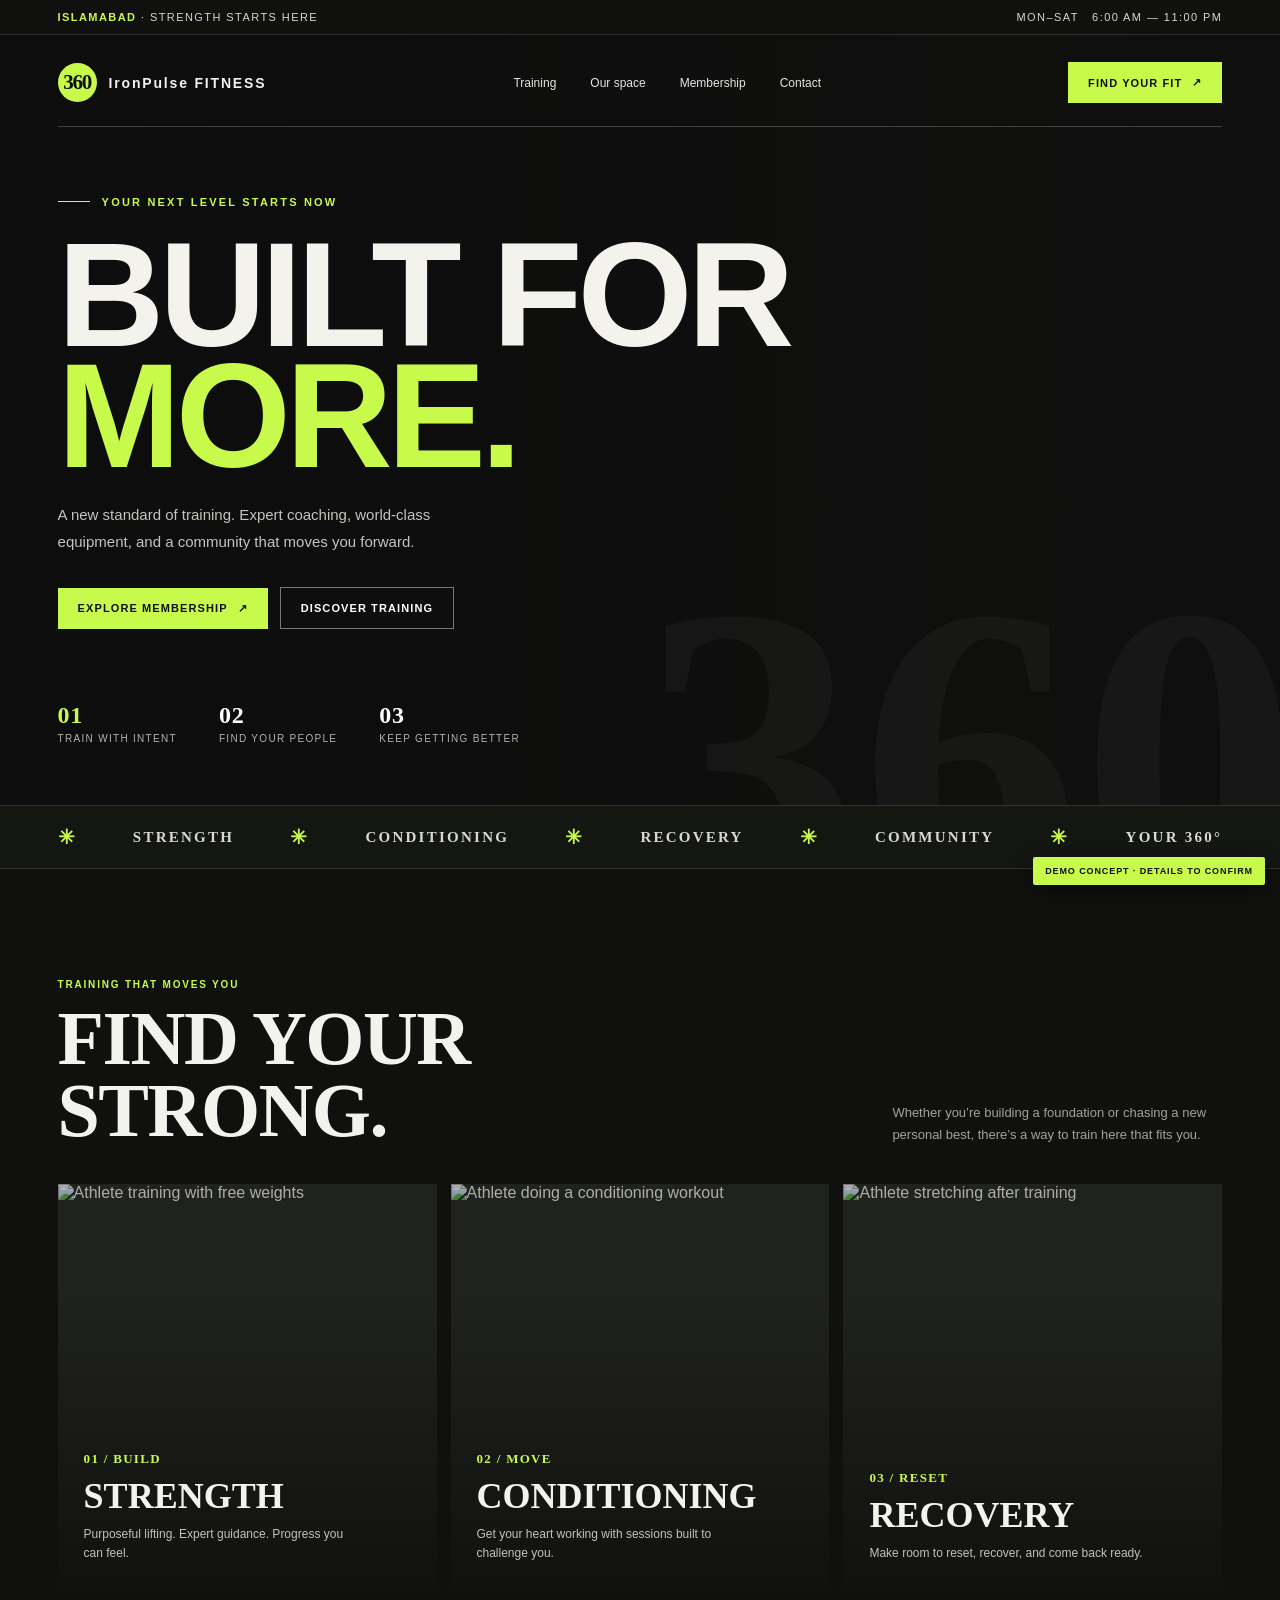
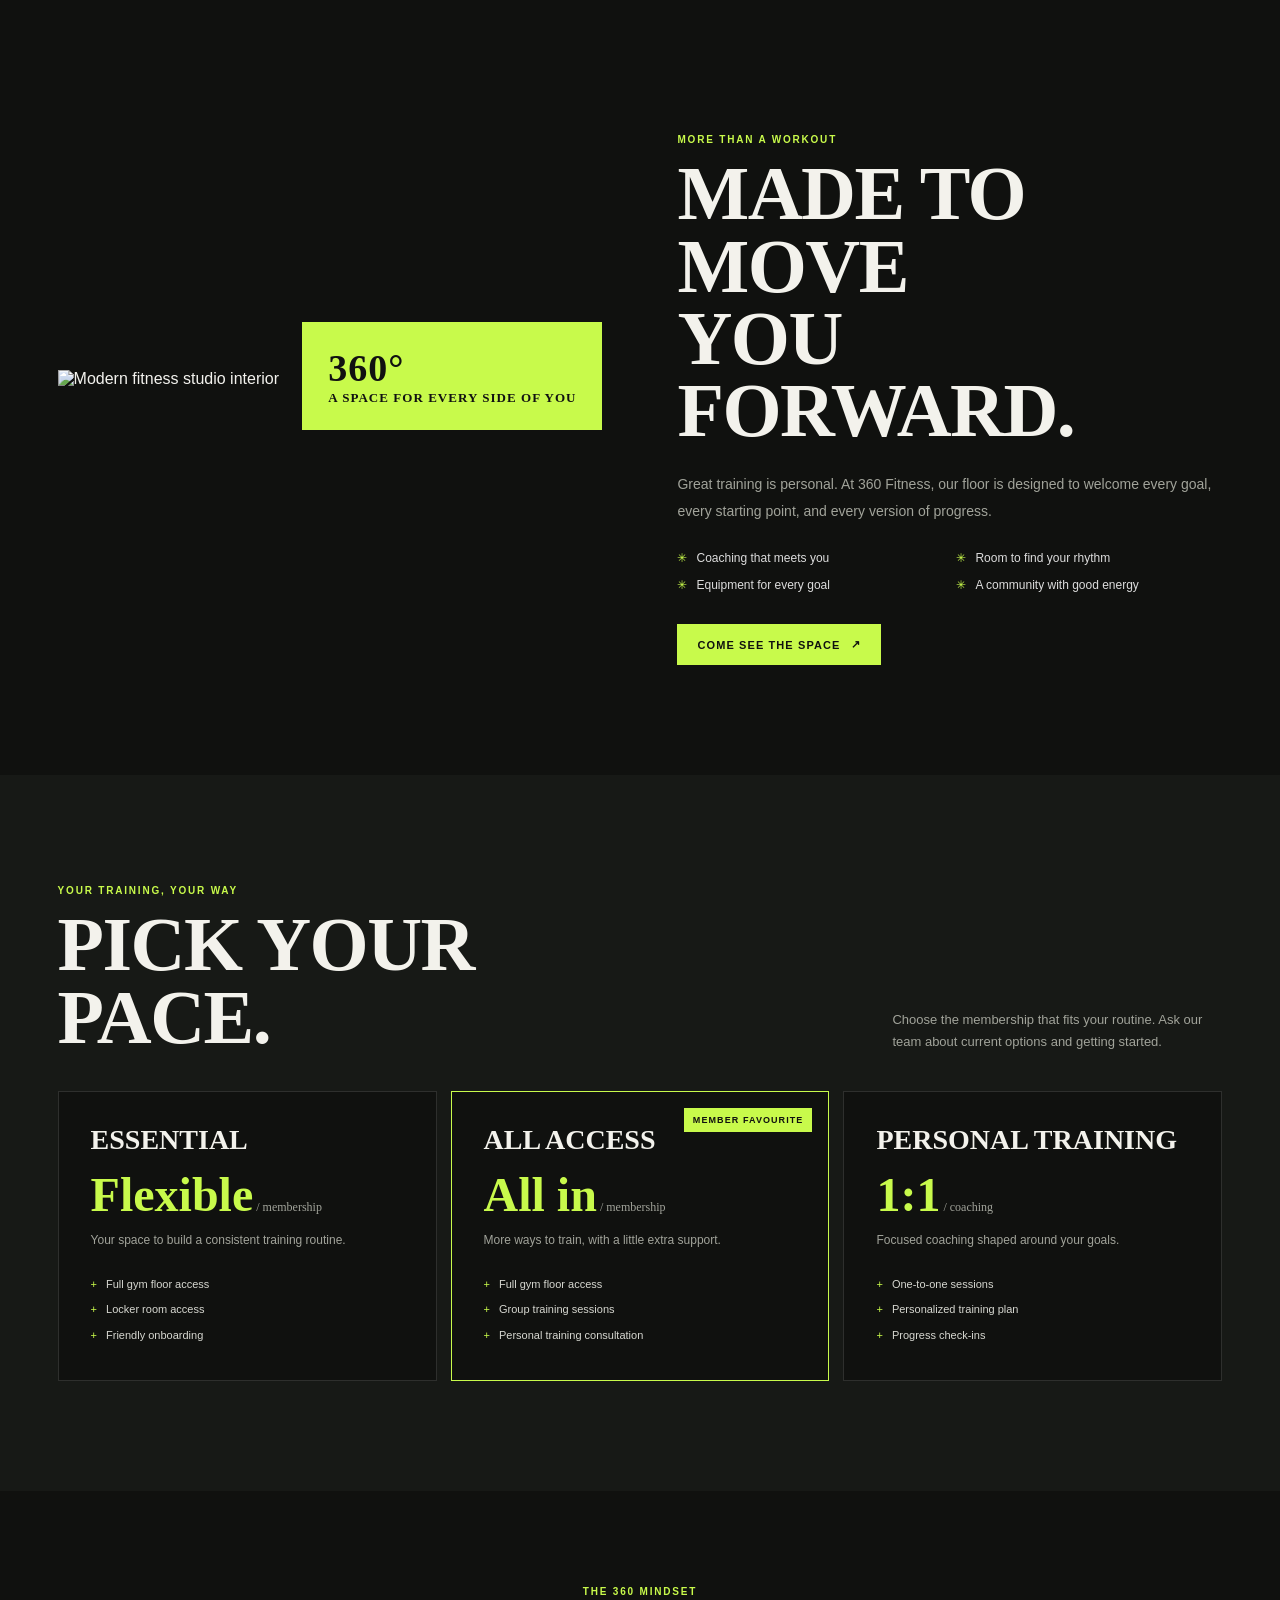
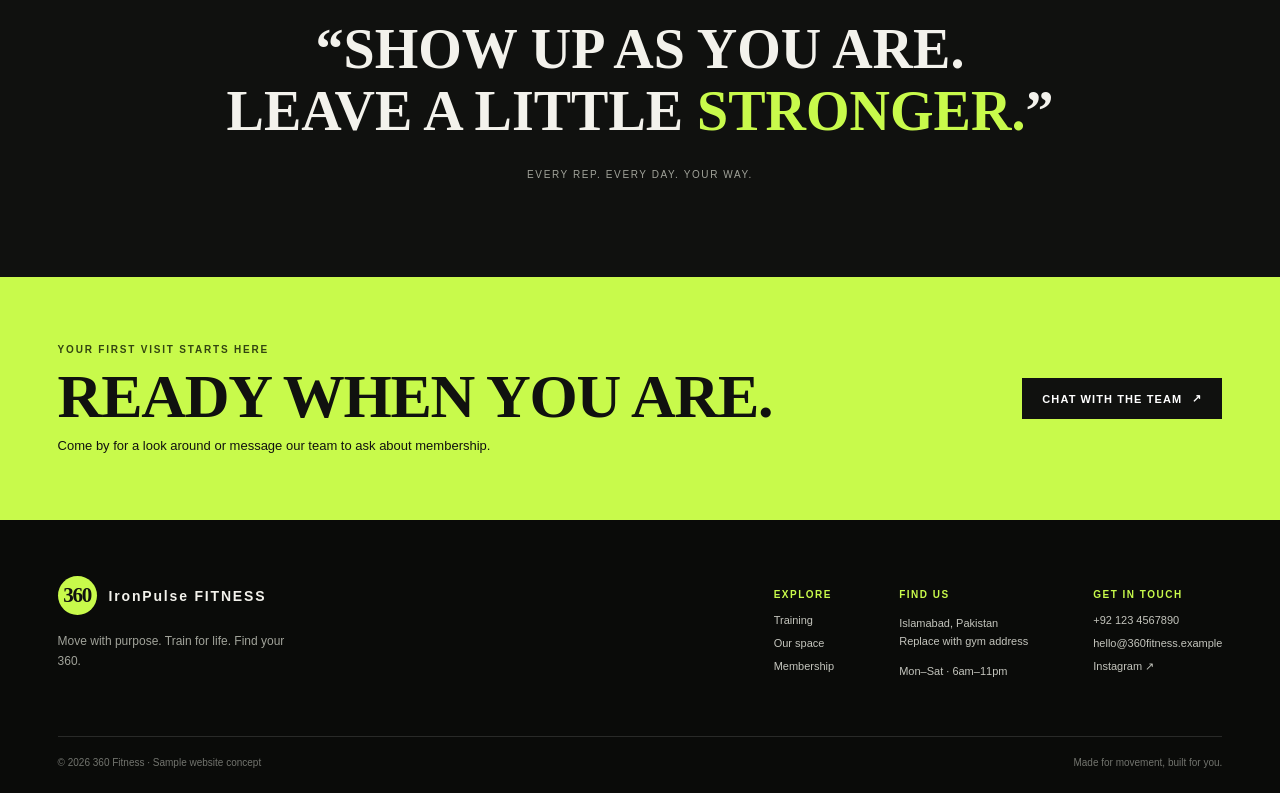
==== index.html @ 04dafd93 "add gym-demo site for practicing css" ====
<!DOCTYPE html>
<html lang="en">
<head>
  <meta charset="UTF-8">
  <meta name="viewport" content="width=device-width, initial-scale=1.0">
  <link rel="stylesheet" href="style.css" />
  <title>IronPulse Fitness — Train Beyond</title>
</head>
<body>
  <div class="topbar">
  <div class="wrap">
    <span><strong>Islamabad</strong> · Strength starts here</span>
    <span>Mon–Sat &nbsp; 6:00 am — 11:00 pm</span>
  </div>
</div>
<header>
  <div class="wrap nav">
    <a href="#home" class="brand">
      <span class="brandmark">360</span>
      <span>IronPulse FITNESS</span>
    </a>
  <nav class="links">
    <a href="#programs">Training</a>
    <a href="#about">Our space</a>
    <a href="#membership">Membership</a>
    <a href="#contact">Contact</a>
  </nav>
  <a class="nav-cta" href="#membership">Find your fit <span>↗</span></a>
</div>
</header>
<main>
  <section class="hero" id="home">
    <div class="wrap">
      <div class="hero-content">
        <div class="eyebrow">Your next level starts now
        </div>
        <h1>Built for<br><span>more.</span></h1>
        <p class="hero-copy">A new standard of training. Expert coaching, world-class equipment, and a community that moves you forward.</p>
        <div class="hero-actions">
          <a class="button" href="#membership">Explore membership <span>↗</span></a>
          <a class="button outline" href="#programs">Discover training</a>
        </div>
        <div class="hero-note">
          <div><b class="lime">01</b> Train with intent  </div>
          <div><b>02</b> Find your people                </div>
          <div><b>03</b> Keep getting better</div>
        </div>
      </div>
    </div>
  </section>
<div class="ticker">
  <div class="wrap ticker-inner"><span>✳</span> Strength <span>✳</span> Conditioning <span>✳</span> Recovery <span>✳</span> Community <span>✳</span> Your 360°</div>
</div>
<section class="section" id="programs">
  <div class="wrap">
    <div class="section-head">
      <div>
        <div class="kicker">Training that moves you</div>
        <h2>Find your<br>strong.</h2>
      </div>
      <p>Whether you’re building a foundation or chasing a new personal best, there’s a way to train here that fits you.</p>
    </div>
    <div class="programs">
      <article class="program">
        <img src="https://images.unsplash.com/photo-1583454110551-21f2fa2afe61?auto=format&fit=crop&w=900&q=85" alt="Athlete training with free weights">
        <div class="program-content">
          <div class="num">01 / BUILD</div>
          <h3>Strength</h3>
          <p>Purposeful lifting. Expert guidance. Progress you can feel.</p>
        </div>
      </article>
      <article class="program">
        <img src="https://images.unsplash.com/photo-1534258936925-c58bed479fcb?auto=format&fit=crop&w=900&q=85" alt="Athlete doing a conditioning workout">
        <div class="program-content">
          <div class="num">02 / MOVE</div>
          <h3>Conditioning</h3>
          <p>Get your heart working with sessions built to challenge you.</p>
        </div>
      </article>
      <article class="program">
        <img src="https://images.unsplash.com/photo-1518611012118-696072aa579a?auto=format&fit=crop&w=900&q=85" alt="Athlete stretching after training">
        <div class="program-content">
          <div class="num">03 / RESET</div>
          <h3>Recovery</h3>
          <p>Make room to reset, recover, and come back ready.</p>
        </div>
      </article>
    </div>
  </div>
</section>
<section class="section" id="about" style="padding-top:35px">
  <div class="wrap split">
    <div class="photo-stack">
      <img src="https://images.unsplash.com/photo-1571902943202-507ec2618e8f?auto=format&fit=crop&w=1200&q=85" alt="Modern fitness studio interior">
      <div class="photo-tag"><b>360°</b> A space for every side of you</div>
    </div>
    <div class="about-copy">
      <div class="kicker">More than a workout</div><h2>Made to move<br>you forward.</h2>
      <p>Great training is personal. At 360 Fitness, our floor is designed to welcome every goal, every starting point, and every version of progress.</p>
      <div class="checks">
        <span>Coaching that meets you</span>
        <span>Room to find your rhythm</span>
        <span>Equipment for every goal</span>
        <span>A community with good energy</span>
      </div>
      <a class="button" href="#contact">Come see the space <span>↗</span></a>
    </div>
  </div>
</section>
<section class="section plans" id="membership">
  <div class="wrap">
    <div class="section-head"><div><div class="kicker">Your training, your way</div>
    <h2>Pick your<br>pace.</h2>
  </div>
  <p>Choose the membership that fits your routine. Ask our team about current options and getting started.</p>
</div>
<div class="plan-grid">
  <article class="plan">
    <h3>Essential</h3>
    <div class="price">Flexible<small> / membership</small>
    </div>
    <p>Your space to build a consistent training routine.</p>
    <ul>
      <li>Full gym floor access</li>
      <li>Locker room access</li>
      <li>Friendly onboarding</li>
    </ul>
  </article>
  <article class="plan featured">
    <span class="badge">Member favourite</span>
    <h3>All Access</h3>
    <div class="price">All in<small> / membership</small>
    </div>
    <p>More ways to train, with a little extra support.</p>
    <ul>
      <li>Full gym floor access</li>
      <li>Group training sessions</li>
      <li>Personal training consultation</li>
    </ul>
  </article>
  <article class="plan">
    <h3>Personal Training</h3>
    <div class="price">1:1<small> / coaching</small>
    </div>
    <p>Focused coaching shaped around your goals.
    </p>
    <ul>
      <li>One-to-one sessions</li>
      <li>Personalized training plan</li>
      <li>Progress check-ins</li>
    </ul>
  </article>
</div>
</div>
</section>
<section class="quote">
  <div class="wrap">
    <div class="kicker">The 360 mindset</div>
    <blockquote>“Show up as you are.<br>Leave a little <span>stronger.</span>”</blockquote><cite>Every rep. Every day. Your way.</cite>
  </div>
</section>
<section class="cta-band" id="contact">
  <div class="wrap cta-flex">
    <div>
      <div class="kicker">Your first visit starts here</div>
      <h2>Ready when you are.</h2>
      <p>Come by for a look around or message our team to ask about membership.</p>
    </div>
    <a class="button dark" href="https://wa.me/923001234567?text=Hi%20360%20Fitness%2C%20I%27d%20like%20to%20know%20more%20about%20membership.">Chat with the team <span>↗</span></a>
  </div>
</section>
</main>
<footer>
  <div class="wrap">
    <div class="foot-top"><div>
      <a href="#home" class="brand">
        <span class="brandmark">360</span>
        <span>IronPulse FITNESS</span>
      </a>
      <p>Move with purpose. Train for life. Find your 360.</p>
    </div>
    <div class="foot-links">
      <div>
        <h4>Explore</h4>
        <a href="#programs">Training</a>
        <a href="#about">Our space</a>
        <a href="#membership">Membership</a>
      </div>
      <div>
        <h4>Find us</h4><p>Islamabad, Pakistan<br>Replace with gym address</p>
        <p>Mon–Sat · 6am–11pm</p>
      </div>
      <div>
        <h4>Get in touch</h4>
        <a href="tel:+921234567890">+92 123 4567890</a>
        <a href="mailto:hello@360fitness.example">hello@360fitness.example</a>
        <a href="#contact">Instagram ↗</a>
      </div>
    </div>
  </div>
  <div class="copyright"><span>© 2026 360 Fitness · Sample website concept</span>
    <span>Made for movement, built for you.</span>
  </div>
</div>
</footer>
<div class="demo-label">Demo concept · details to confirm</div>
</body>
  


  <Script href="script.js"></Script>
</body>
</html>
---- style.css ----
:root {
  --bg: #10110f;
  --panel: #171916;
  --ink: #f3f2ec;
  --muted: #a1a39a;
  --lime: #c8fa4b;
  --line: #ffffff20;
}

* {
  box-sizing: border-box;
}

html {
  scroll-behavior: smooth;
}

body {
  margin: 0;
  background: var(--bg);
  color: var(--ink);
  font-family: "DM Sans", sans-serif;
}

a {
  color: inherit;
  text-decoration: none;
}

.wrap {
  width: min(1180px, 91%);
  margin: auto;
}

.topbar {
  border-bottom: 1px solid var(--line);
  font-size: 11px;
  letter-spacing: 0.13em;
  text-transform: uppercase;
  color: #d4d5ce;
  padding: 11px 0;
}

.topbar .wrap {
  display: flex;
  justify-content: space-between;
}

.topbar strong {
  color: var(--lime);
}

header {
  position: absolute;
  top: 39px;
  left: 0;
  width: 100%;
  z-index: 5;
}

.nav {
  height: 88px;
  display: flex;
  align-items: center;
  justify-content: space-between;
  border-bottom: 1px solid #ffffff35;
}

.brand {
  display: flex;
  align-items: center;
  gap: 12px;
  font-size: 14px;
  font-weight: 700;
  letter-spacing: 0.13em;
}

.brandmark {
  display: grid;
  place-items: center;
  width: 39px;
  height: 39px;
  background: var(--lime);
  color: #10110f;
  border-radius: 50%;
  font-family: "Barlow Condensed";
  font-size: 21px;
  font-weight: 900;
  letter-spacing: -0.06em;
}

.links {
  display: flex;
  gap: 34px;
  font-size: 12px;
  color: #e5e5df;
}

.links a:hover {
  color: var(--lime);
}

.nav-cta,
.button {
  display: inline-flex;
  align-items: center;
  justify-content: center;
  gap: 10px;
  padding: 14px 20px;
  background: var(--lime);
  color: #10110f;
  font-size: 11px;
  font-weight: 700;
  text-transform: uppercase;
  letter-spacing: 0.1em;
  border: 0;
}

.nav-cta:hover,
.button:hover {
  background: #d9ff7e;
  transform: translateY(-2px);
}

.hero {
  min-height: 770px;
  position: relative;
  display: flex;
  align-items: center;
  overflow: hidden;
  background:
    linear-gradient(
      90deg,
      #0c0d0cf2 0%,
      #0c0d0cd9 36%,
      #0c0d0c35 76%,
      #0c0d0c66
    ),
    linear-gradient(0deg, #10110f 0%, transparent 35%),
    url("https://images.unsplash.com/photo-1534438327276-14e5300c3a48?auto=format&fit=crop&w=2200&q=88")
      center 42% / cover;
}

.hero:after {
  content: "360";
  position: absolute;
  right: -20px;
  bottom: -175px;
  font-family: "Barlow Condensed";
  font-size: 440px;
  line-height: 1;
  font-weight: 900;
  color: #ffffff08;
  pointer-events: none;
}

.hero-content {
  position: relative;
  z-index: 1;
  padding-top: 100px;
  max-width: 740px;
}

.eyebrow {
  color: var(--lime);
  font-size: 11px;
  font-weight: 700;
  letter-spacing: 0.2em;
  text-transform: uppercase;
  display: flex;
  align-items: center;
  gap: 12px;
}

.eyebrow:before {
  content: "";
  width: 32px;
  height: 1px;
  background: var(--lime);
}

h1,
h2,
h3,
p {
  margin-top: 0;
}

h1 {
  font-family: "Barlow Condensed", sans-serif;
  font-size: clamp(76px, 12vw, 148px);
  line-height: 0.82;
  letter-spacing: -0.035em;
  text-transform: uppercase;
  margin: 26px 0 25px;
  font-weight: 800;
}

h1 span {
  color: var(--lime);
}

.hero-copy {
  font-size: 15px;
  line-height: 1.8;
  color: #c4c5bd;
  max-width: 440px;
  margin-bottom: 32px;
}

.hero-actions {
  display: flex;
  gap: 12px;
  align-items: center;
}

.button.outline {
  border: 1px solid #ffffff70;
  color: white;
  background: #10110f55;
}

.button.outline:hover {
  border-color: var(--lime);
  color: var(--lime);
  background: #10110f;
}

.hero-note {
  margin-top: 73px;
  display: flex;
  gap: 42px;
  color: #b2b3aa;
  font-size: 10px;
  letter-spacing: 0.13em;
  text-transform: uppercase;
}

.hero-note b {
  display: block;
  color: #fff;
  font-family: "Barlow Condensed";
  font-size: 24px;
  letter-spacing: 0.03em;
  margin-bottom: 4px;
}

.hero-note .lime {
  color: var(--lime);
}

.ticker {
  border-top: 1px solid var(--line);
  border-bottom: 1px solid var(--line);
  overflow: hidden;
  background: #141612;
}

.ticker-inner {
  display: flex;
  justify-content: space-between;
  align-items: center;
  white-space: nowrap;
  padding: 19px 0;
  color: #d8d9d2;
  font: 700 15px "Barlow Condensed";
  letter-spacing: 0.15em;
  text-transform: uppercase;
}

.ticker span {
  color: var(--lime);
  font-size: 20px;
}

.section {
  padding: 110px 0;
}

.section-head {
  display: flex;
  align-items: end;
  justify-content: space-between;
  margin-bottom: 38px;
}

.kicker {
  color: var(--lime);
  font-size: 10px;
  letter-spacing: 0.18em;
  text-transform: uppercase;
  font-weight: 700;
}

h2 {
  font: 700 clamp(48px, 7vw, 76px) / 0.95 "Barlow Condensed";
  text-transform: uppercase;
  letter-spacing: -0.02em;
  margin: 12px 0 0;
}

.section-head p {
  max-width: 330px;
  color: var(--muted);
  font-size: 13px;
  line-height: 1.7;
  margin: 0;
}

.programs {
  display: grid;
  grid-template-columns: repeat(3, 1fr);
  gap: 14px;
}

.program {
  height: 405px;
  position: relative;
  overflow: hidden;
  background: #20221e;
}

.program img {
  width: 100%;
  height: 100%;
  object-fit: cover;
  opacity: 0.67;
  transition: 0.5s;
}

.program:hover img {
  transform: scale(1.05);
  opacity: 0.82;
}

.program:after {
  content: "";
  position: absolute;
  inset: 25% 0 0;
  background: linear-gradient(0deg, #10110ff2, transparent);
}

.program-content {
  position: absolute;
  z-index: 1;
  bottom: 26px;
  left: 26px;
  right: 26px;
}

.program .num {
  color: var(--lime);
  font: 600 13px "Barlow Condensed";
  letter-spacing: 0.1em;
}

.program h3 {
  font: 700 36px "Barlow Condensed";
  text-transform: uppercase;
  margin: 8px 0;
}

.program p {
  color: #c1c2ba;
  font-size: 12px;
  line-height: 1.6;
  margin: 0;
  max-width: 280px;
}

.split {
  display: grid;
  grid-template-columns: 1fr 1fr;
  gap: 75px;
  align-items: center;
}

.photo-stack {
  position: relative;
  padding: 0 50px 42px 0;
}

.photo-stack img {
  width: 100%;
  height: 520px;
  object-fit: cover;
  filter: saturate(0.75);
}

.photo-tag {
  position: absolute;
  right: 0;
  bottom: 0;
  background: var(--lime);
  color: #111;
  padding: 24px 26px;
  font: 700 13px "Barlow Condensed";
  text-transform: uppercase;
  letter-spacing: 0.08em;
}

.photo-tag b {
  display: block;
  font-size: 38px;
}

.about-copy p {
  color: var(--muted);
  font-size: 14px;
  line-height: 1.9;
  margin: 25px 0;
}

.checks {
  display: grid;
  grid-template-columns: 1fr 1fr;
  gap: 13px;
  margin: 27px 0 32px;
  font-size: 12px;
  color: #ddd;
}

.checks span:before {
  content: "✳";
  color: var(--lime);
  margin-right: 9px;
}

.plans {
  background: #171916;
}

.plan-grid {
  display: grid;
  grid-template-columns: repeat(3, 1fr);
  gap: 14px;
}

.plan {
  padding: 32px;
  background: #10110f;
  border: 1px solid var(--line);
  min-height: 290px;
  position: relative;
}

.plan.featured {
  border-color: var(--lime);
}

.badge {
  position: absolute;
  right: 16px;
  top: 16px;
  color: #10110f;
  background: var(--lime);
  font-size: 9px;
  text-transform: uppercase;
  letter-spacing: 0.12em;
  padding: 7px 9px;
  font-weight: 700;
}

.plan h3 {
  font: 700 28px "Barlow Condensed";
  text-transform: uppercase;
  margin-bottom: 11px;
}

.price {
  font: 700 48px "Barlow Condensed";
  color: var(--lime);
}

.price small {
  font: 400 12px "DM Sans";
  color: var(--muted);
}

.plan p {
  font-size: 12px;
  color: var(--muted);
  line-height: 1.7;
  margin: 8px 0 22px;
}

.plan ul {
  list-style: none;
  padding: 0;
  margin: 0;
  color: #d7d8d1;
  font-size: 11px;
  line-height: 2.3;
}

.plan li:before {
  content: "+";
  color: var(--lime);
  margin-right: 9px;
}

.quote {
  padding: 95px 0;
  text-align: center;
}

.quote blockquote {
  font: 600 clamp(30px, 5vw, 56px) / 1.1 "Barlow Condensed";
  text-transform: uppercase;
  max-width: 840px;
  margin: 22px auto;
}

.quote blockquote span {
  color: var(--lime);
}

.quote cite {
  font-style: normal;
  font-size: 10px;
  color: var(--muted);
  letter-spacing: 0.16em;
  text-transform: uppercase;
}

.cta-band {
  padding: 67px 0;
  background: var(--lime);
  color: #10110f;
}

.cta-flex {
  display: flex;
  justify-content: space-between;
  align-items: center;
}

.cta-band .kicker {
  color: #334511;
}

.cta-band h2 {
  font-size: 62px;
}

.cta-band p {
  margin: 12px 0 0;
  font-size: 13px;
}

.button.dark {
  background: #10110f;
  color: white;
}

.button.dark:hover {
  background: #30322c;
}

footer {
  padding: 56px 0 25px;
  background: #0a0b09;
}

.foot-top {
  display: flex;
  justify-content: space-between;
  align-items: start;
  padding-bottom: 44px;
  border-bottom: 1px solid var(--line);
}

.foot-top p {
  max-width: 250px;
  color: var(--muted);
  font-size: 12px;
  line-height: 1.7;
  margin: 16px 0;
}

.foot-links {
  display: flex;
  gap: 65px;
}

.foot-links h4 {
  font-size: 10px;
  letter-spacing: 0.15em;
  text-transform: uppercase;
  color: var(--lime);
}

.foot-links a,
.foot-links p {
  display: block;
  color: #c4c5bd;
  font-size: 11px;
  margin: 11px 0;
}

.copyright {
  padding-top: 20px;
  color: #72746e;
  font-size: 10px;
  display: flex;
  justify-content: space-between;
}

.demo-label {
  position: fixed;
  z-index: 10;
  right: 15px;
  bottom: 15px;
  background: #c8fa4b;
  color: #10110f;
  border-radius: 2px;
  padding: 9px 12px;
  font-size: 9px;
  text-transform: uppercase;
  letter-spacing: 0.1em;
  font-weight: 700;
  box-shadow: 0 5px 20px #0006;
}

@media (max-width: 760px) {
  .topbar .wrap span:last-child {
    display: none;
  }

  header {
    top: 39px;
  }

  .nav {
    height: 72px;
  }

  .links {
    display: none;
  }

  .nav-cta {
    padding: 12px;
  }

  .hero {
    min-height: 720px;
    background-position: 58% center;
  }

  .hero-content {
    padding-top: 90px;
  }

  h1 {
    font-size: clamp(78px, 17vw, 120px);
  }

  .hero-note {
    gap: 20px;
    margin-top: 54px;
  }

  .hero-note b {
    font-size: 21px;
  }

  .ticker-inner {
    gap: 24px;
    overflow: hidden;
    justify-content: start;
  }

  .section {
    padding: 75px 0;
  }

  .section-head {
    display: block;
  }

  .section-head p {
    margin-top: 19px;
  }

  .programs,
  .plan-grid {
    grid-template-columns: 1fr;
  }

  .program {
    height: 360px;
  }

  .split {
    grid-template-columns: 1fr;
    gap: 45px;
  }

  .photo-stack {
    padding-right: 30px;
  }

  .photo-stack img {
    height: 420px;
  }

  .about-copy h2 {
    font-size: 60px;
  }

  .cta-flex {
    display: block;
  }

  .cta-band h2 {
    font-size: 53px;
  }

  .cta-flex .button {
    margin-top: 24px;
  }

  .foot-top {
    display: block;
  }

  .foot-links {
    gap: 35px;
    margin-top: 35px;
  }

  .copyright {
    display: block;
    line-height: 2;
  }

  .hero:after {
    font-size: 270px;
    bottom: -100px;
  }
}
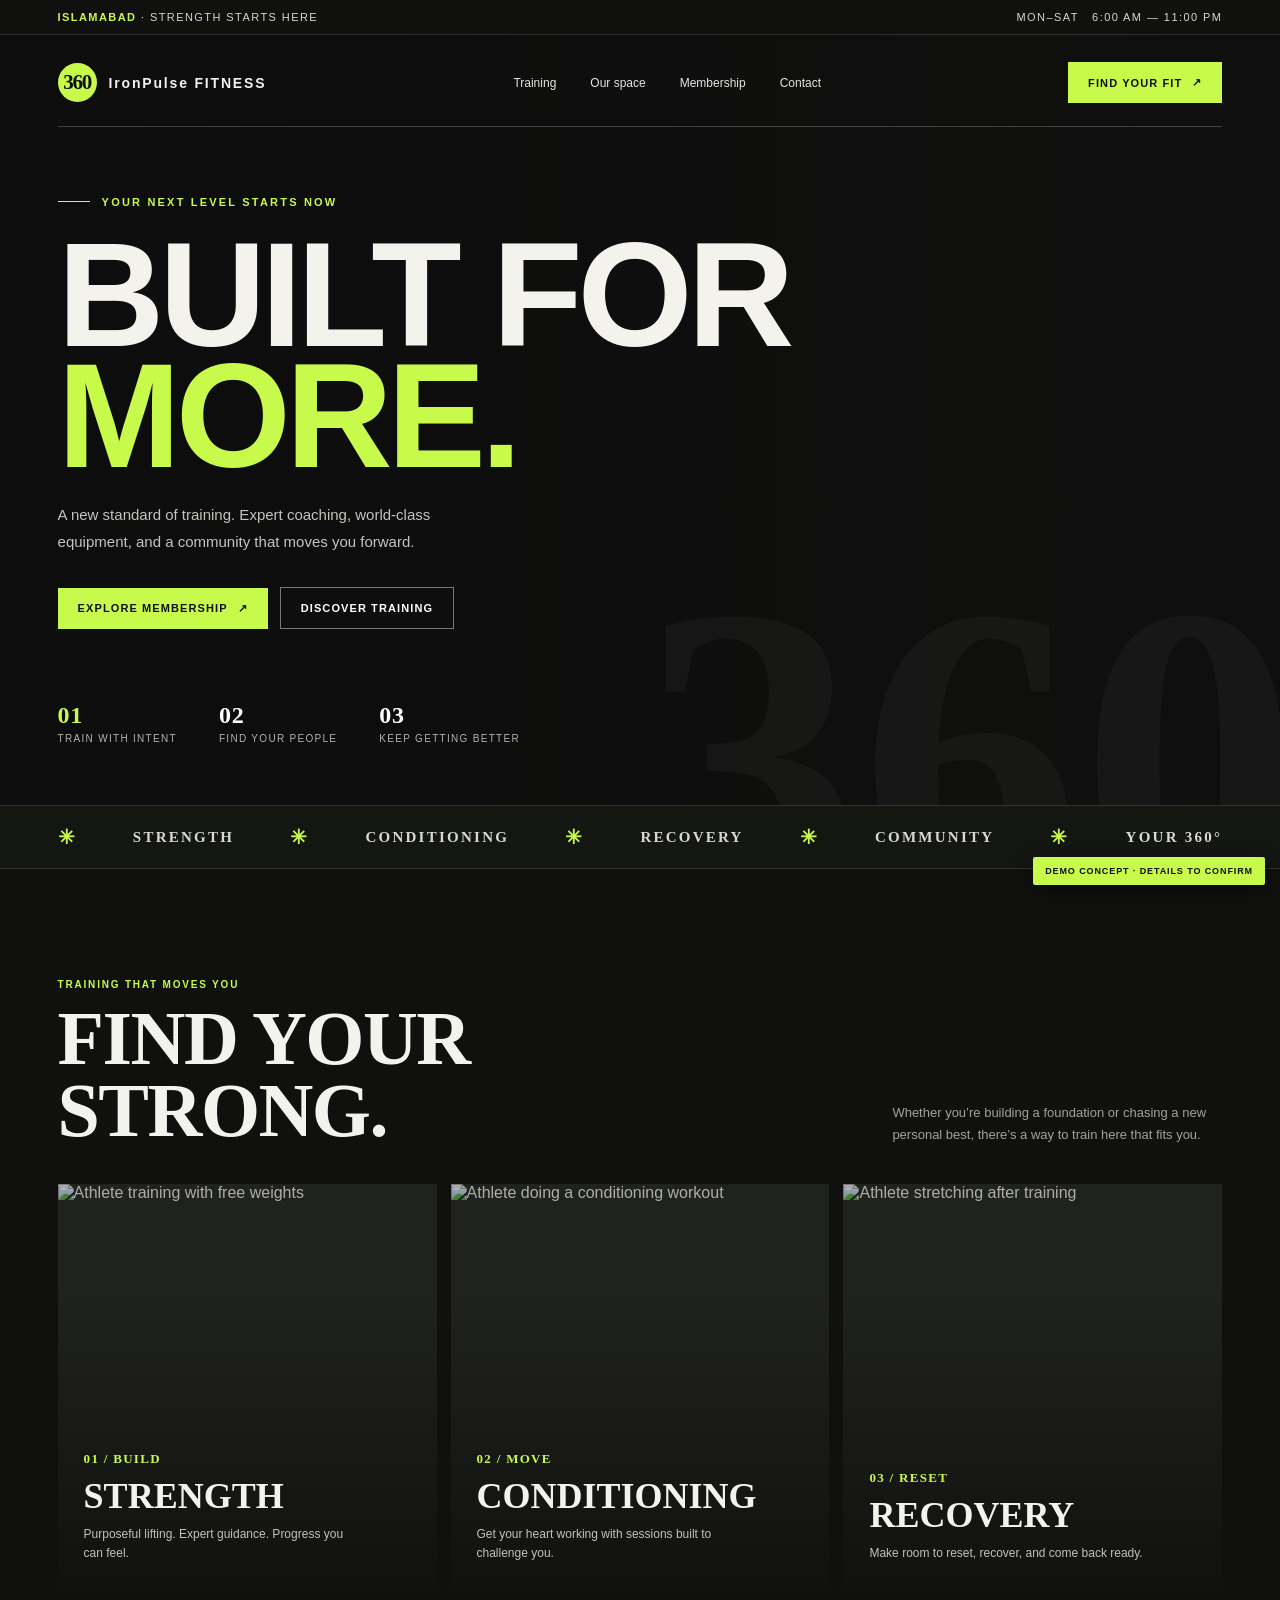
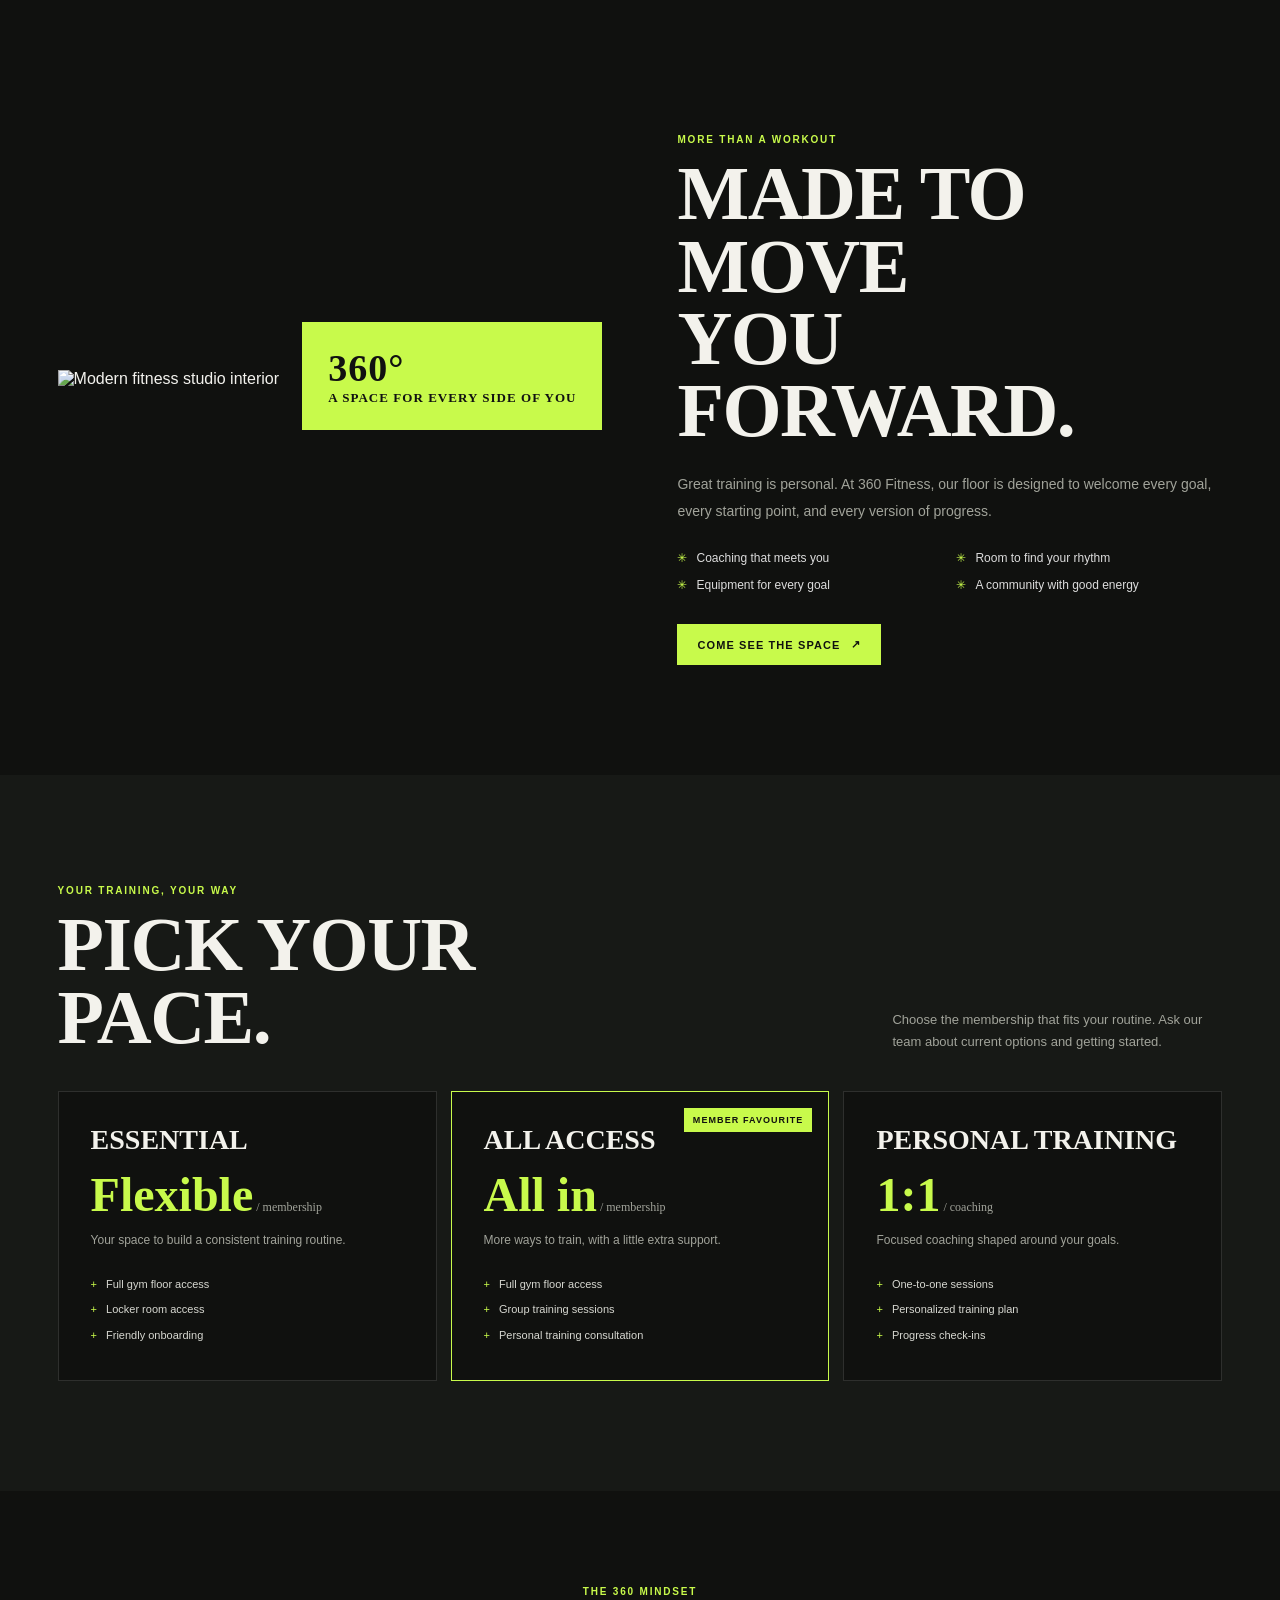
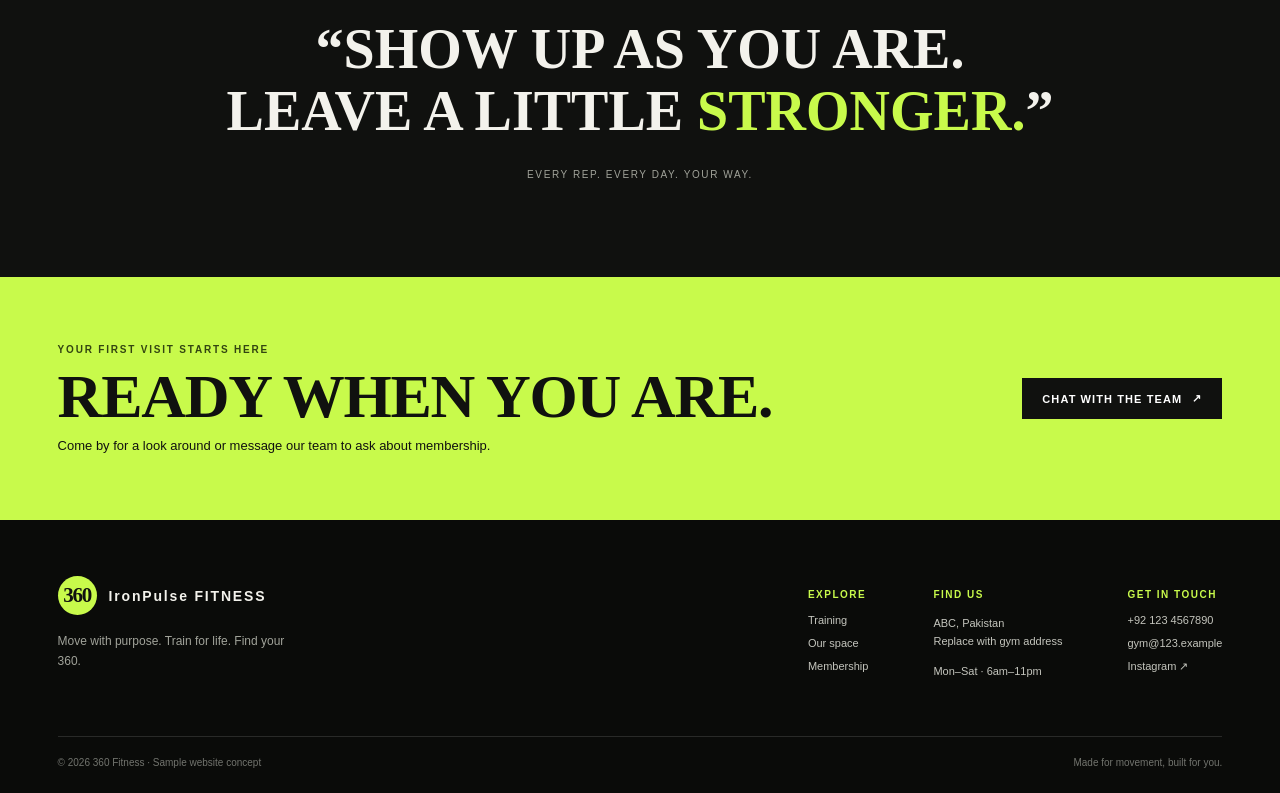
==== commit c96eab48: "remove whatsapp link" ====
--- a/index.html
+++ b/index.html
@@ -6,6 +6,7 @@
   <link rel="stylesheet" href="style.css" />
   <title>IronPulse Fitness — Train Beyond</title>
 </head>
+
 <body>
   <div class="topbar">
   <div class="wrap">
@@ -166,7 +167,7 @@
       <h2>Ready when you are.</h2>
       <p>Come by for a look around or message our team to ask about membership.</p>
     </div>
-    <a class="button dark" href="https://wa.me/923001234567?text=Hi%20360%20Fitness%2C%20I%27d%20like%20to%20know%20more%20about%20membership.">Chat with the team <span>↗</span></a>
+    <a class="button dark" href="#">Chat with the team <span>↗</span></a>
   </div>
 </section>
 </main>
@@ -187,13 +188,13 @@
         <a href="#membership">Membership</a>
       </div>
       <div>
-        <h4>Find us</h4><p>Islamabad, Pakistan<br>Replace with gym address</p>
+        <h4>Find us</h4><p>ABC, Pakistan<br>Replace with gym address</p>
         <p>Mon–Sat · 6am–11pm</p>
       </div>
       <div>
         <h4>Get in touch</h4>
         <a href="tel:+921234567890">+92 123 4567890</a>
-        <a href="mailto:hello@360fitness.example">hello@360fitness.example</a>
+        <a href="mailto:gym@123.example">gym@123.example</a>
         <a href="#contact">Instagram ↗</a>
       </div>
     </div>
@@ -205,9 +206,4 @@
 </footer>
 <div class="demo-label">Demo concept · details to confirm</div>
 </body>
-  
-
-
-  <Script href="script.js"></Script>
-</body>
 </html>
